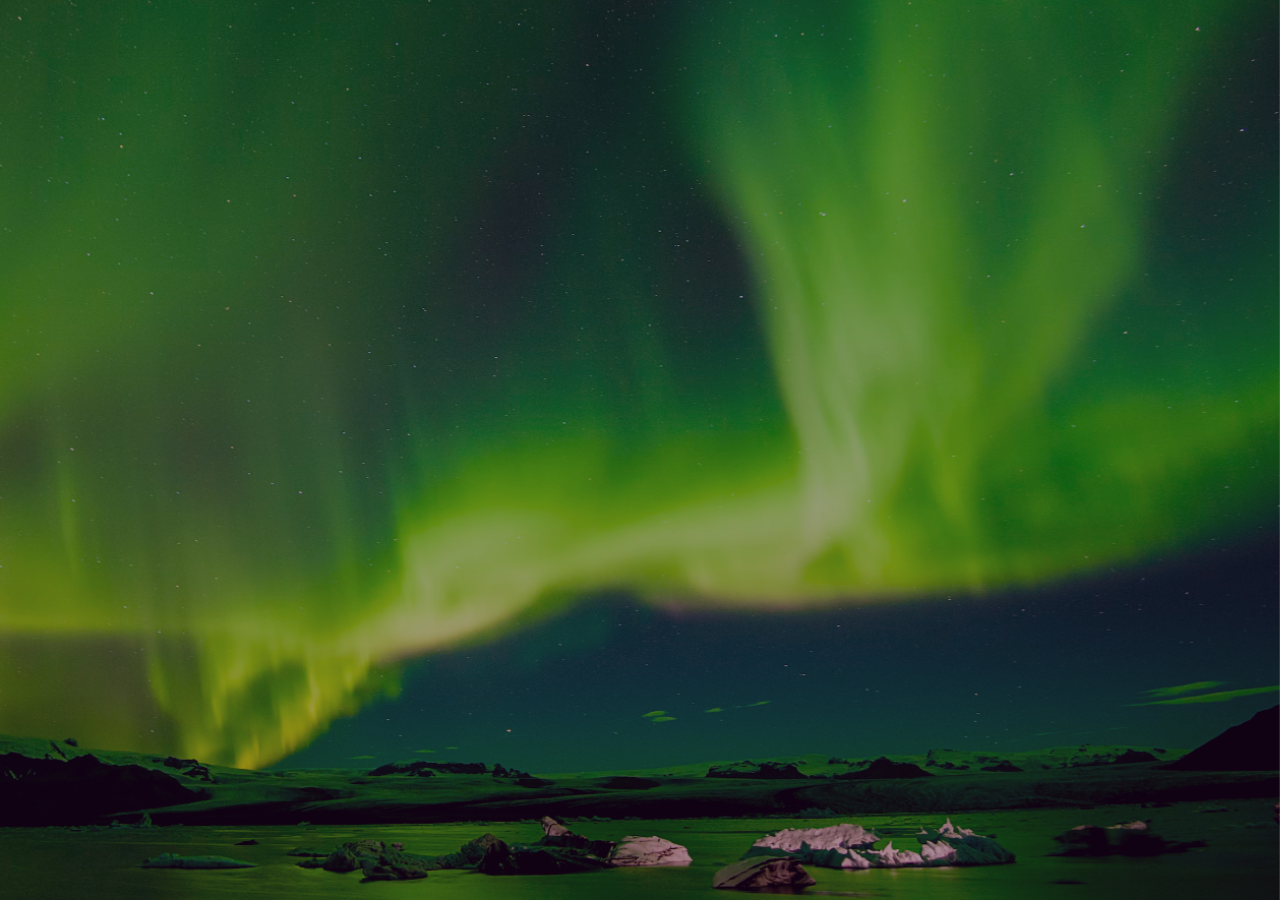
==== index.html @ 48062839 "mi primer commit" ====
<!DOCTYPE html>
<html lang="en">
<head>
    <meta charset="UTF-8">
    <meta http-equiv="X-UA-Compatible" content="IE=edge">
    <meta name="viewport" content="width=device-width, initial-scale=1.0">
    <link rel="shortcut icon" href="./img/Sacha_2.jpg" type="image/x-icon">
    <title>Sacha Academia</title>
    <link rel="stylesheet" href="./main.css">
    <link href="https://fonts.googleapis.com/css2?family=Lato&display=swap" rel="stylesheet">
</head>
<body>

    <div class="hero">
        <div class="hero__bg">
          <picture>
            <img src="./img/islandia.png">
          </picture>
        </div>
      
        <div class="hero__cnt">
          <img src="./img/logotrans.png" alt="logo Sacha">
          <h4>ACADEMIA AMBIENTAL</h4>
          <!--<svg xmlns="http://www.w3.org/2000/svg" viewBox="0 0 205 213">><path d="M201.76,17.01C174.45,6.79,145.3,1.07,115.13,0c-1.35-.04-2.66,.46-3.63,1.39-.97,.94-1.52,2.23-1.52,3.58V73.57c0,2.75,2.23,4.98,4.98,4.98h78.8c2.3,0,4.3-1.57,4.84-3.8,4.25-17.46,6.4-35.31,6.4-53.07,0-2.08-1.29-3.94-3.24-4.67Z"/><path d="M93.51,1.4c-.97-.94-2.29-1.44-3.63-1.39C59.7,1.07,30.55,6.79,3.24,17.01c-1.95,.73-3.24,2.59-3.24,4.67,0,17.77,2.16,35.63,6.42,53.08,.54,2.23,2.54,3.8,4.84,3.8H90.06c2.75,0,4.98-2.23,4.98-4.98V4.98c0-1.35-.55-2.65-1.52-3.58Z"/><path d="M90.06,93.5H17.1c-1.61,0-3.12,.78-4.05,2.09-.93,1.31-1.18,2.99-.66,4.51,11.56,33.67,30.73,64.99,56.97,93.07l17.06,18.25c.96,1.03,2.29,1.58,3.64,1.58,.61,0,1.23-.11,1.83-.35,1.9-.75,3.15-2.59,3.15-4.63V98.48c0-2.75-2.23-4.98-4.98-4.98Z"/><path d="M191.95,95.58c-.93-1.31-2.44-2.09-4.05-2.09H114.96c-2.75,0-4.98,2.23-4.98,4.98v109.53c0,2.05,1.25,3.88,3.15,4.63,.59,.23,1.21,.35,1.83,.35,1.35,0,2.68-.55,3.64-1.58l17.05-18.25c26.23-28.08,45.4-59.39,56.96-93.07,.52-1.52,.28-3.2-.66-4.51Z"/></svg>-->
          <h1>Sacha</h1>
        
          <a href="./sacha.html"><button class="custom-btn btn-13">Ingresar</button></a>
         
        </div>
    </div>






 
    <script src="./main.js"></script>
    
</body>
</html>
---- main.css ----
@import url("https://fonts.googleapis.com/css2?family=Poppins:ital,wght@0,300;0,400;0,500;0,600;0,700;0,800;0,900;1,500&display=swap");
@import url("https://fonts.googleapis.com/css2?family=Pacifico&family=Roboto+Mono&display=swap");

html,
body {
  margin: 0;
  padding: 0;
  
  font-family: "Noto Sans", sans-serif;
}

h4 {
  font-size: 1.5vw;
}

h1 {
  font-family: "Pacifico", cursive;
}


button {
  margin: 20px;
}
.custom-btn {
  width: 120px;
  height: 40px;
  color: #fff;
  border-radius: 5px;
  padding: 10px 25px;
  font-family: 'Lato', sans-serif;
  font-weight: 500;
  background: transparent;
  cursor: pointer;
  transition: all 0.3s ease;
  position: relative;
  display: inline-block;
   box-shadow:inset 2px 2px 2px 0px rgba(255,255,255,.5),
   7px 7px 20px 0px rgba(0,0,0,.1),
   4px 4px 5px 0px rgba(0,0,0,.1);
  outline: none;
}

.btn-7 {
  background: linear-gradient(0deg, rgba(255,151,0,1) 0%, rgba(251,75,2,1) 100%);
    line-height: 42px;
    padding: 0;
    border: none;
  }
  .btn-7 span {
    position: relative;
    display: block;
    width: 100%;
    height: 100%;
  }
  .btn-7:before,
  .btn-7:after {
    position: absolute;
    content: "";
    right: 0;
    bottom: 0;
    background: rgba(251,75,2,1);
    box-shadow:
     -7px -7px 20px 0px rgba(255,255,255,.9),
     -4px -4px 5px 0px rgba(255,255,255,.9),
     7px 7px 20px 0px rgba(0,0,0,.2),
     4px 4px 5px 0px rgba(0,0,0,.3);
    transition: all 0.3s ease;
  }
  .btn-7:before{
     height: 0%;
     width: 2px;
  }
  .btn-7:after {
    width: 0%;
    height: 2px;
  }
  .btn-7:hover{
    color: rgba(251,75,2,1);
    background: transparent;
  }
  .btn-7:hover:before {
    height: 100%;
  }
  .btn-7:hover:after {
    width: 100%;
  }
  .btn-7 span:before,
  .btn-7 span:after {
    position: absolute;
    content: "";
    left: 0;
    top: 0;
    background: rgba(251,75,2,1);
    box-shadow:
     -7px -7px 20px 0px rgba(255,255,255,.9),
     -4px -4px 5px 0px rgba(255,255,255,.9),
     7px 7px 20px 0px rgba(0,0,0,.2),
     4px 4px 5px 0px rgba(0,0,0,.3);
    transition: all 0.3s ease;
  }
  .btn-7 span:before {
    width: 2px;
    height: 0%;
  }
  .btn-7 span:after {
    height: 2px;
    width: 0%;
  }
  .btn-7 span:hover:before {
    height: 100%;
  }
  .btn-7 span:hover:after {
    width: 100%;
  }




.hero {
  display: grid;
  position: relative;
  grid-template-columns: 100vw;
  grid-template-rows: 100vh;
  place-items: center;
  overflow: hidden;
  animation: clip-hero-anim 1.25s cubic-bezier(0.29, 0.8, 0.8, 0.98);
  will-change: clip-path;
}
.hero__bg, .hero__cnt {
  align-self: center;
  grid-column: 1/2;
  grid-row: 1/2;
}
.hero__bg {
  display: grid;
  position: relative;
  z-index: 0;
  grid-template-columns: 1fr;
  grid-template-rows: 1fr;
  place-items: center;
  animation: fade-in 0.75s linear;
  will-change: opacity;
}
.hero__bg::before {
  content: "";
  display: block;
  position: absolute;
  z-index: 5;
  top: -10%;
  right: -10%;
  bottom: -10%;
  left: -10%;
  background: rgba(41, 4, 47, 0.4);
  background-blend-mode: screen;
}
.hero__bg picture {
  display: flex;
  height: 100vh;
  width: 100vw;
  animation: scaling-hero-anim 4s 0.25s cubic-bezier(0, 0.71, 0.4, 0.97) forwards;
  will-change: transform;
}
.hero__bg img {
  display: block;
  object-fit: cover;
  object-position: 77% 50%;
  height: auto;
  width: 100%;
}
.hero__cnt {
  display: grid;
  position: relative;
  place-items: center;
  z-index: 10;
  color: #FFF;
  font-size: 2.3vw;
  text-transform: uppercase;
  opacity: 0;
  animation: fade-in 0.75s 1.5s linear forwards;
}
.hero__cnt svg {
  height: 12vw;
}
.hero__cnt svg path {
  fill: #FFF;
}

.hero__cnt h1 {
  margin-bottom: 0;
  
}


@keyframes fade-in {
  from {
    opacity: 0;
  }
  to {
    opacity: 1;
  }
}
@keyframes scaling-hero-anim {
  from {
    transform: scale(1.25);
  }
  to {
    transform: scale(1.1);
  }
}
@keyframes clip-hero-anim {
  from {
    clip-path: polygon(50% 50%, 50% 50%, 50% 50%, 50% 50%);
  }
  to {
    clip-path: polygon(0 0, 100% 0, 100% 100%, 0% 100%);
  }
}

@media (max-width: 800px) {
    h1 {
      font-size: 150%;
    }
}
@media (max-width: 470px) {
    h1  {
    font-size: 300%;
  }
}
@media (max-width: 470px) {
  h4  {
  font-size: 250%;
}
}
@media (max-width: 800px) {
  .custom-btn {
    width: 100px;
    height: 30px;
    padding: 4px 12px;    
    font-size: 11px;}
    
}
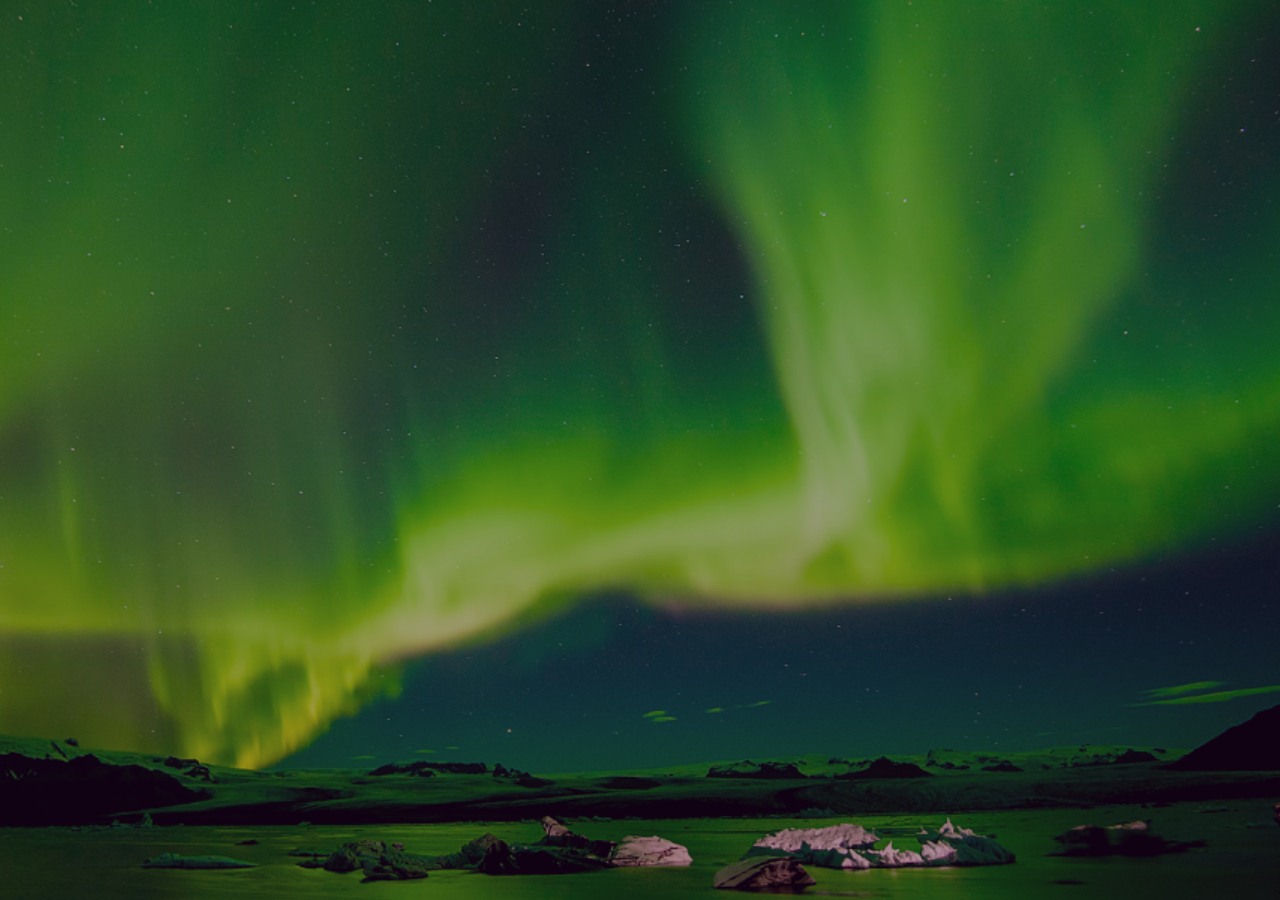
==== commit 28db334b: "se redujo foto inicail" ====
--- a/index.html
+++ b/index.html
@@ -4,36 +4,33 @@
     <meta charset="UTF-8">
     <meta http-equiv="X-UA-Compatible" content="IE=edge">
     <meta name="viewport" content="width=device-width, initial-scale=1.0">
-    <link rel="shortcut icon" href="./img/Sacha_2.jpg" type="image/x-icon">
+    <link rel="shortcut icon" href="./img/sachainicio.png" type="image/x-icon">
     <title>Sacha Academia</title>
+    <meta name="author" content="Cesar Pagliacci">
+    <meta name="copyright" content="Sacha Academia">
+    <meta name="description" content="Sacha Academia Ambiental Itinerante. Sacha es sembradora de semillas. Semillas que germinan en el interior de los corazones y se propagan al entorno que las nutre y contiene.">
+    <meta name="keywords" content="Sacha Academia Ambiental Itinerante, medioambiente, Concientización Ambiental, Bienestar individual, Educación ambiental, Planeta Tierra, promotor ambiental,  Concientización en Valores Humanos Universales ">
     <link rel="stylesheet" href="./main.css">
     <link href="https://fonts.googleapis.com/css2?family=Lato&display=swap" rel="stylesheet">
+    <link rel="preconnect" href="https://fonts.googleapis.com">
+    <link rel="preconnect" href="https://fonts.gstatic.com" crossorigin>
+    <link href="https://fonts.googleapis.com/css2?family=Oswald:wght@300&display=swap" rel="stylesheet">
 </head>
 <body>
 
     <div class="hero">
         <div class="hero__bg">
           <picture>
-            <img src="./img/islandia.png">
+            <img src="./img/borealislandia.png">
           </picture>
         </div>
       
         <div class="hero__cnt">
-          <img src="./img/logotrans.png" alt="logo Sacha">
-          <h4>ACADEMIA AMBIENTAL</h4>
-          <!--<svg xmlns="http://www.w3.org/2000/svg" viewBox="0 0 205 213">><path d="M201.76,17.01C174.45,6.79,145.3,1.07,115.13,0c-1.35-.04-2.66,.46-3.63,1.39-.97,.94-1.52,2.23-1.52,3.58V73.57c0,2.75,2.23,4.98,4.98,4.98h78.8c2.3,0,4.3-1.57,4.84-3.8,4.25-17.46,6.4-35.31,6.4-53.07,0-2.08-1.29-3.94-3.24-4.67Z"/><path d="M93.51,1.4c-.97-.94-2.29-1.44-3.63-1.39C59.7,1.07,30.55,6.79,3.24,17.01c-1.95,.73-3.24,2.59-3.24,4.67,0,17.77,2.16,35.63,6.42,53.08,.54,2.23,2.54,3.8,4.84,3.8H90.06c2.75,0,4.98-2.23,4.98-4.98V4.98c0-1.35-.55-2.65-1.52-3.58Z"/><path d="M90.06,93.5H17.1c-1.61,0-3.12,.78-4.05,2.09-.93,1.31-1.18,2.99-.66,4.51,11.56,33.67,30.73,64.99,56.97,93.07l17.06,18.25c.96,1.03,2.29,1.58,3.64,1.58,.61,0,1.23-.11,1.83-.35,1.9-.75,3.15-2.59,3.15-4.63V98.48c0-2.75-2.23-4.98-4.98-4.98Z"/><path d="M191.95,95.58c-.93-1.31-2.44-2.09-4.05-2.09H114.96c-2.75,0-4.98,2.23-4.98,4.98v109.53c0,2.05,1.25,3.88,3.15,4.63,.59,.23,1.21,.35,1.83,.35,1.35,0,2.68-.55,3.64-1.58l17.05-18.25c26.23-28.08,45.4-59.39,56.96-93.07,.52-1.52,.28-3.2-.66-4.51Z"/></svg>-->
-          <h1>Sacha</h1>
+          <img class="logo" src="./img/sachalogo.png" alt="logo Sacha">        
         
-          <a href="./sacha.html"><button class="custom-btn btn-13">Ingresar</button></a>
-         
+          <a href="./sacha.html"><button class="custom-btn btn-13">Ingresar</button></a>         
         </div>
     </div>
-
-
-
-
-
-
  
     <script src="./main.js"></script>
     
--- a/main.css
+++ b/main.css
@@ -14,7 +14,8 @@
 }
 
 h1 {
-  font-family: "Pacifico", cursive;
+  font-family: 'Oswald', sans-serif;
+  /*font-family: "Pacifico", cursive;*/
 }
 
 
@@ -170,7 +171,7 @@
 .hero__cnt {
   display: grid;
   position: relative;
-  place-items: center;
+  place-items: center;  
   z-index: 10;
   color: #FFF;
   font-size: 2.3vw;
@@ -178,6 +179,12 @@
   opacity: 0;
   animation: fade-in 0.75s 1.5s linear forwards;
 }
+
+.hero .hero__cnt .logo {
+  width: 390px;
+  height: auto;
+  
+}
 .hero__cnt svg {
   height: 12vw;
 }
@@ -229,6 +236,7 @@
 @media (max-width: 470px) {
   h4  {
   font-size: 250%;
+
 }
 }
 @media (max-width: 800px) {
